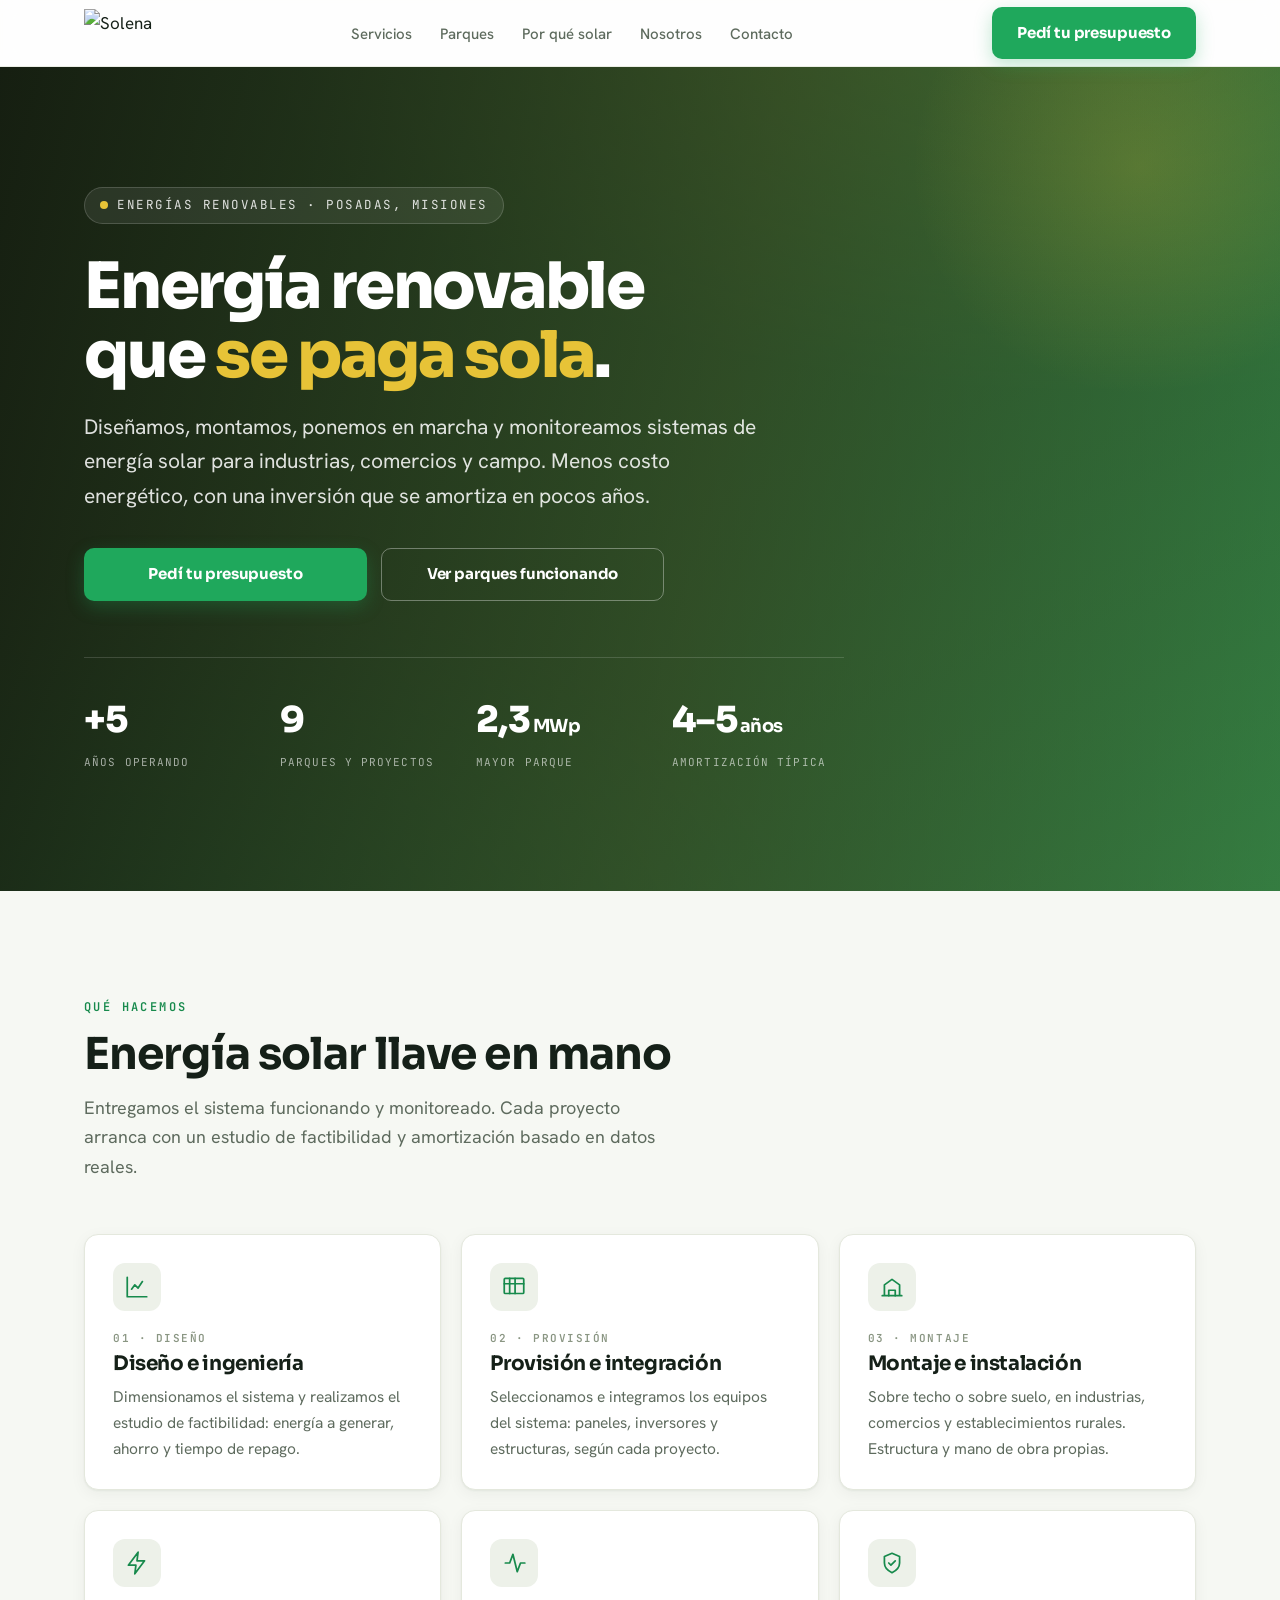
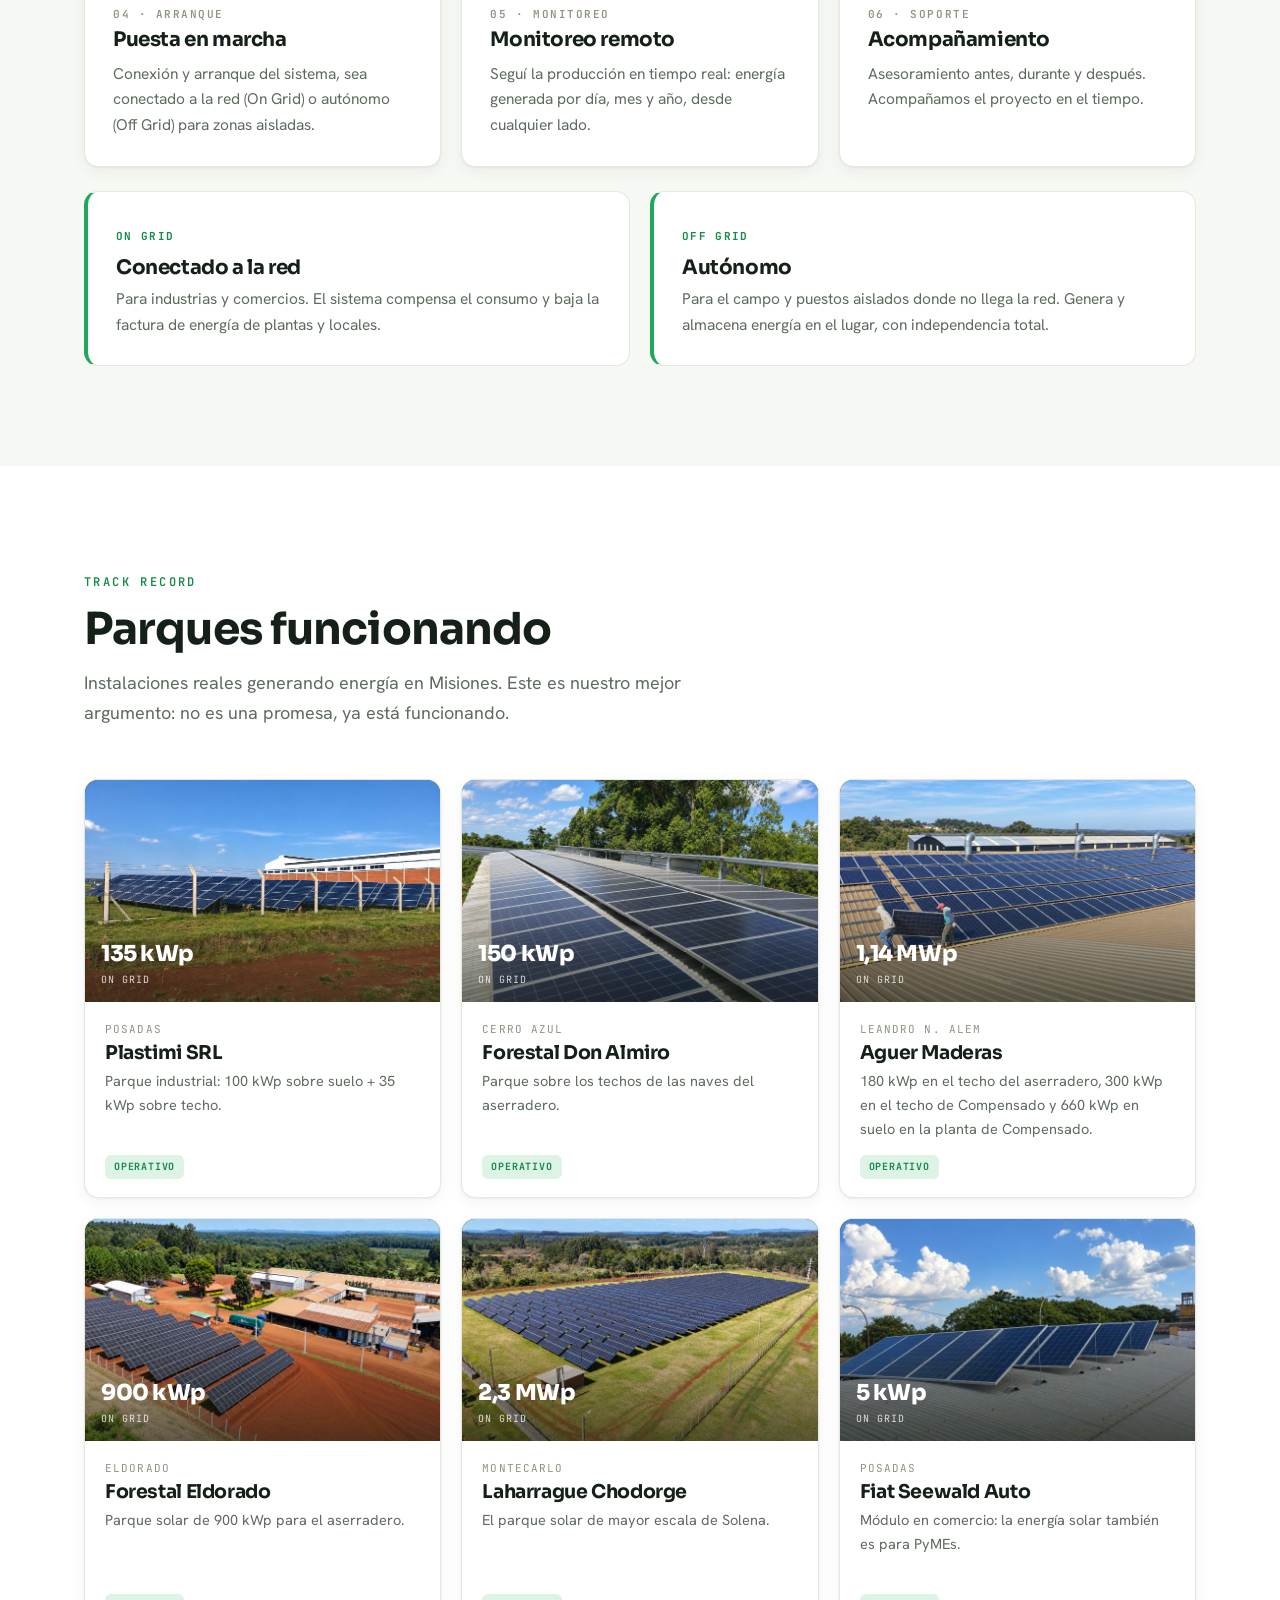
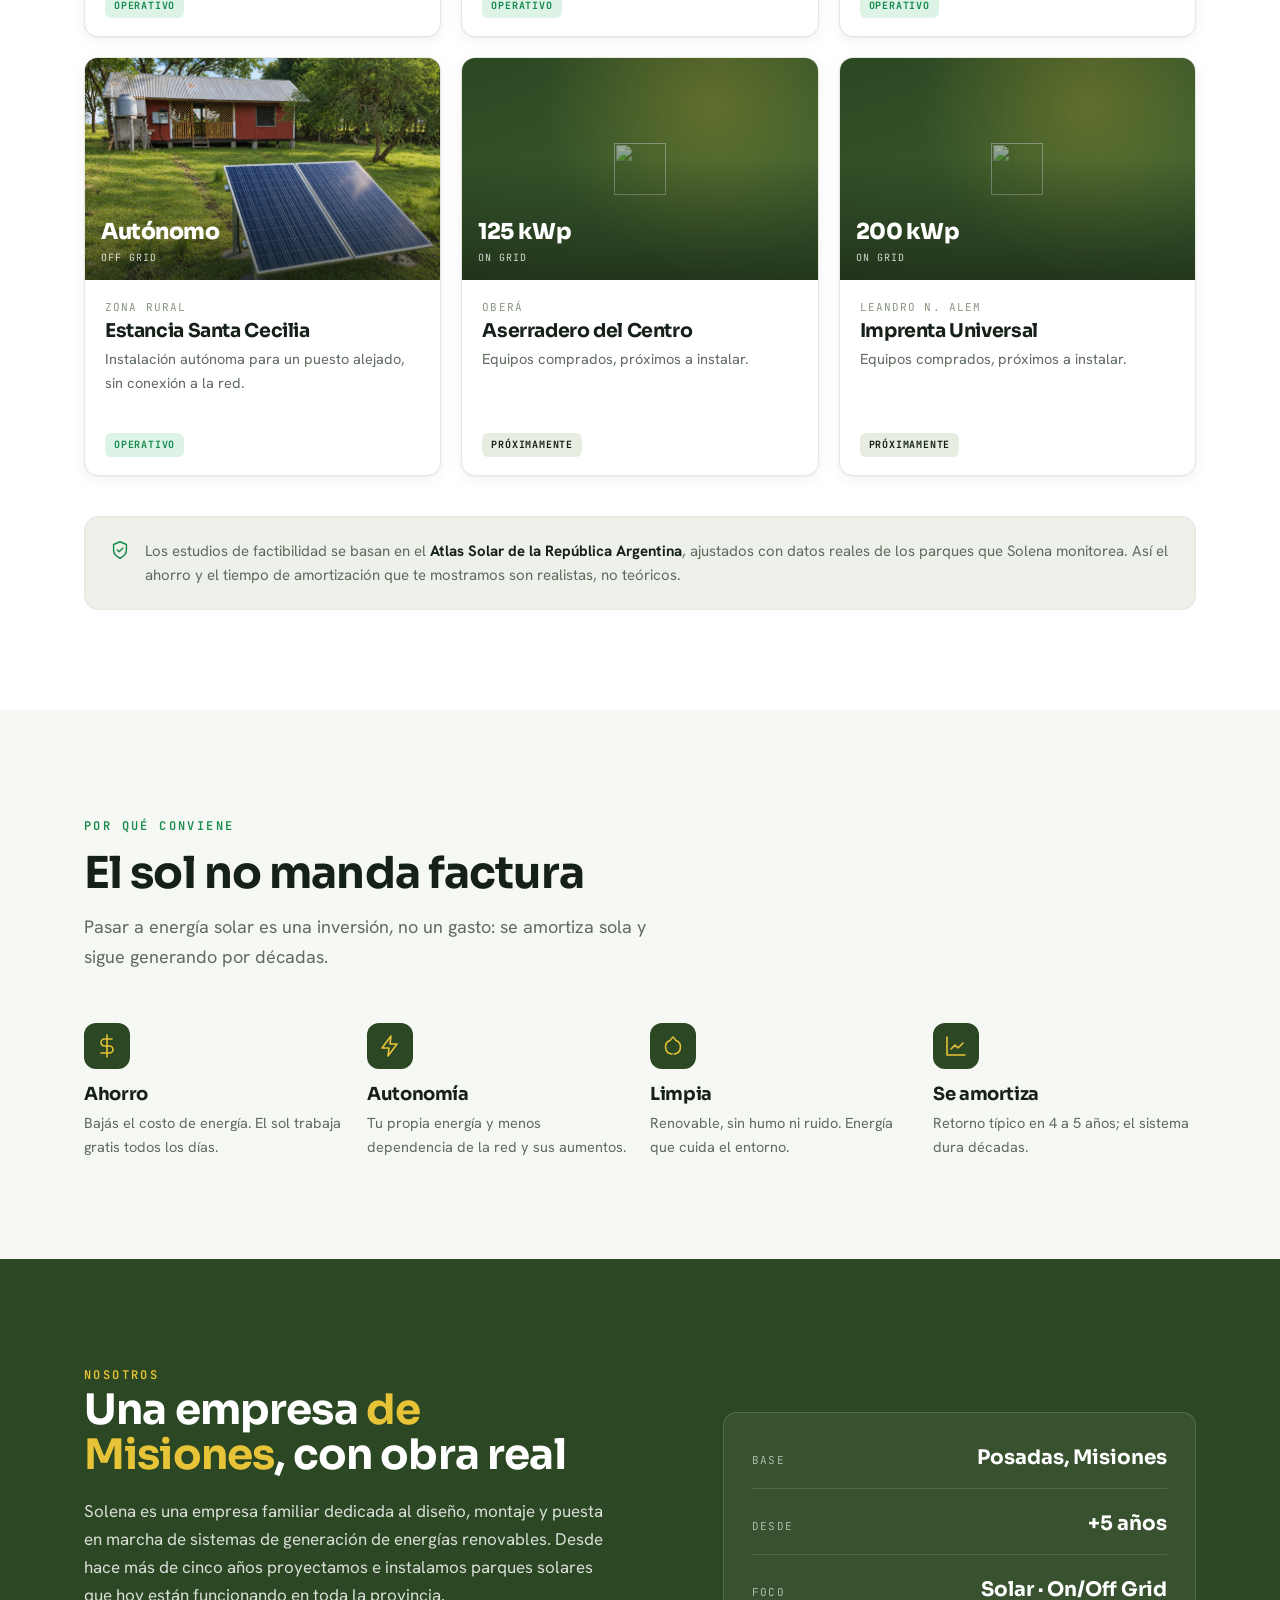
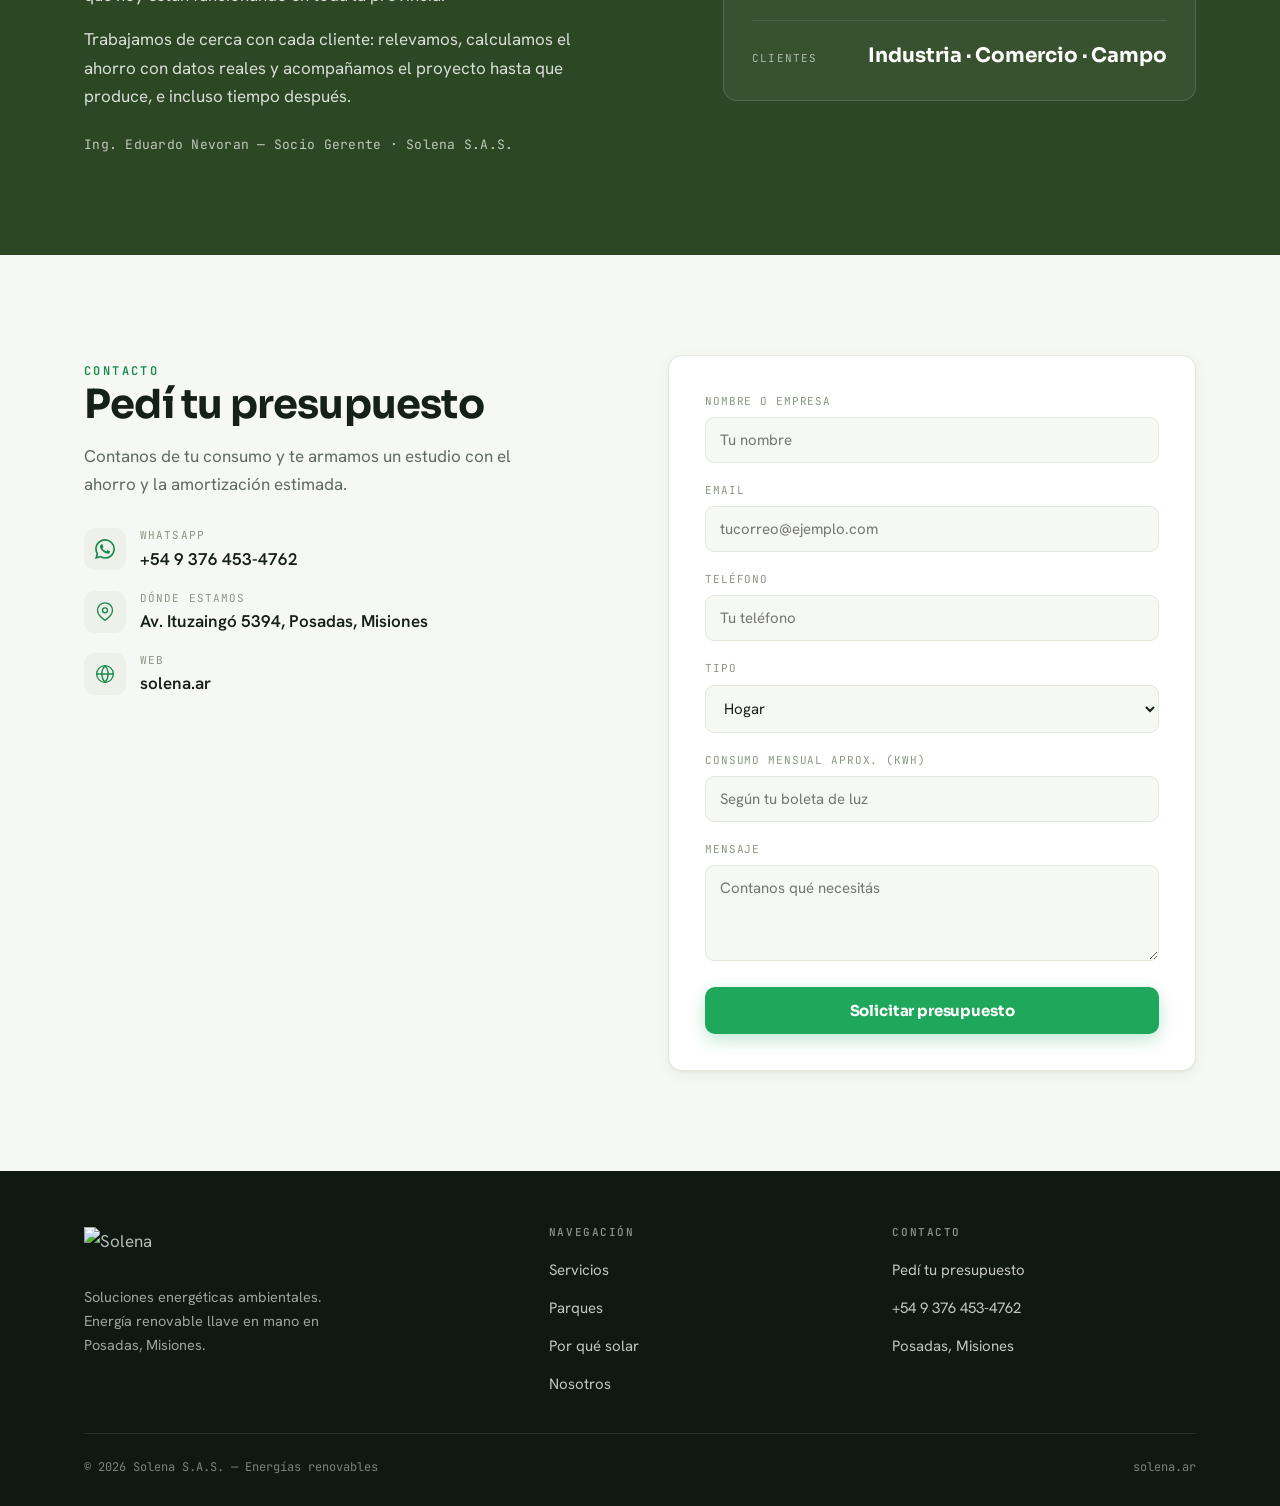
==== index.html @ 5837f680 "web v2 - 27/09/26" ====
<!DOCTYPE html>
<html lang="es">
<head>
  <meta charset="UTF-8">
  <meta name="viewport" content="width=device-width, initial-scale=1.0">
  <title>Solena — Energía renovable que se paga sola | Posadas, Misiones</title>
  <meta name="description" content="Solena diseña, monta, pone en marcha y monitorea sistemas de energía solar para industrias, comercios y campo en Misiones. Parques funcionando y amortización en pocos años.">
  <link rel="icon" type="image/svg+xml" href="assets/favicon.svg">
  <link rel="preconnect" href="https://fonts.googleapis.com">
  <link rel="preconnect" href="https://fonts.gstatic.com" crossorigin>
  <link href="https://fonts.googleapis.com/css2?family=Sora:wght@400;500;600;700;800&family=Hanken+Grotesk:wght@400;500;600;700&family=JetBrains+Mono:wght@400;500;600&display=swap" rel="stylesheet">
  <link rel="stylesheet" href="styles.css">
</head>
<body>

  <!-- ================= NAV ================= -->
  <header class="nav" id="nav">
    <div class="nav-inner">
      <a class="nav-brand" href="#inicio" aria-label="Solena — inicio">
        <img src="assets/logo-color.png" alt="Solena">
      </a>
      <nav>
        <ul class="nav-links">
          <li><a href="#servicios">Servicios</a></li>
          <li><a href="#parques">Parques</a></li>
          <li><a href="#por-que">Por qué solar</a></li>
          <li><a href="#nosotros">Nosotros</a></li>
          <li><a href="#contacto">Contacto</a></li>
        </ul>
      </nav>
      <div class="nav-cta">
        <a href="#contacto" class="btn btn-primary">Pedí tu presupuesto</a>
        <button class="nav-toggle" id="navToggle" aria-label="Abrir menú" aria-expanded="false">
          <span></span><span></span><span></span>
        </button>
      </div>
    </div>
  </header>

  <!-- ================= HERO ================= -->
  <section class="hero" id="inicio">
    <video class="hero-video" autoplay muted loop playsinline preload="metadata" poster="assets/hero-poster.jpg">
      <source src="assets/hero.mp4" type="video/mp4">
    </video>
    <div class="hero-overlay"></div>
    <div class="hero-inner">
      <span class="hero-badge"><span class="dot"></span>Energías renovables · Posadas, Misiones</span>
      <h1>Energía renovable que <em>se paga sola</em>.</h1>
      <p class="hero-lead">Diseñamos, montamos, ponemos en marcha y monitoreamos sistemas de energía solar para industrias, comercios y campo. Menos costo energético, con una inversión que se amortiza en pocos años.</p>
      <div class="hero-actions">
        <a href="#contacto" class="btn btn-primary">Pedí tu presupuesto</a>
        <a href="#parques" class="btn btn-ghost">Ver parques funcionando</a>
      </div>
      <div class="hero-stats">
        <div class="stat"><div class="num">+5</div><div class="lbl">años operando</div></div>
        <div class="stat"><div class="num">9</div><div class="lbl">parques y proyectos</div></div>
        <div class="stat"><div class="num">2,3<span> MWp</span></div><div class="lbl">mayor parque</div></div>
        <div class="stat"><div class="num">4–5<span> años</span></div><div class="lbl">amortización típica</div></div>
      </div>
    </div>
  </section>

  <!-- ================= SERVICIOS ================= -->
  <section class="section" id="servicios">
    <div class="wrap">
      <div class="section-head">
        <span class="eyebrow">Qué hacemos</span>
        <h2 class="nowrap">Energía solar llave en mano</h2>
        <p>Entregamos el sistema funcionando y monitoreado. Cada proyecto arranca con un estudio de factibilidad y amortización basado en datos reales.</p>
      </div>

      <div class="cards-3">
        <div class="card">
          <div class="ico"><svg viewBox="0 0 24 24" fill="none" stroke="currentColor" stroke-width="1.6" stroke-linecap="round" stroke-linejoin="round"><path d="M3 3v18h18"/><path d="M7 14l3-4 3 3 4-6"/></svg></div>
          <div class="step-n">01 · Diseño</div><h3>Diseño e ingeniería</h3>
          <p>Dimensionamos el sistema y realizamos el estudio de factibilidad: energía a generar, ahorro y tiempo de repago.</p>
        </div>
        <div class="card">
          <div class="ico"><svg viewBox="0 0 24 24" fill="none" stroke="currentColor" stroke-width="1.6" stroke-linecap="round" stroke-linejoin="round"><rect x="3" y="4" width="18" height="14" rx="1"/><path d="M3 9h18M8 4v14M13 4v14"/></svg></div>
          <div class="step-n">02 · Provisión</div><h3>Provisión e integración</h3>
          <p>Seleccionamos e integramos los equipos del sistema: paneles, inversores y estructuras, según cada proyecto.</p>
        </div>
        <div class="card">
          <div class="ico"><svg viewBox="0 0 24 24" fill="none" stroke="currentColor" stroke-width="1.6" stroke-linecap="round" stroke-linejoin="round"><path d="M3 20h18M5 20V10l7-5 7 5v10"/><path d="M9 20v-5h6v5"/></svg></div>
          <div class="step-n">03 · Montaje</div><h3>Montaje e instalación</h3>
          <p>Sobre techo o sobre suelo, en industrias, comercios y establecimientos rurales. Estructura y mano de obra propias.</p>
        </div>
        <div class="card">
          <div class="ico"><svg viewBox="0 0 24 24" fill="none" stroke="currentColor" stroke-width="1.6" stroke-linecap="round" stroke-linejoin="round"><path d="M13 2L4 14h7l-1 8 9-12h-7z"/></svg></div>
          <div class="step-n">04 · Arranque</div><h3>Puesta en marcha</h3>
          <p>Conexión y arranque del sistema, sea conectado a la red (On Grid) o autónomo (Off Grid) para zonas aisladas.</p>
        </div>
        <div class="card">
          <div class="ico"><svg viewBox="0 0 24 24" fill="none" stroke="currentColor" stroke-width="1.6" stroke-linecap="round" stroke-linejoin="round"><path d="M22 12h-4l-3 8-4-16-3 8H4"/></svg></div>
          <div class="step-n">05 · Monitoreo</div><h3>Monitoreo remoto</h3>
          <p>Seguí la producción en tiempo real: energía generada por día, mes y año, desde cualquier lado.</p>
        </div>
        <div class="card">
          <div class="ico"><svg viewBox="0 0 24 24" fill="none" stroke="currentColor" stroke-width="1.6" stroke-linecap="round" stroke-linejoin="round"><path d="M12 3l7 3v6c0 4-3 7-7 9-4-2-7-5-7-9V6z"/><path d="M9 12l2 2 4-4"/></svg></div>
          <div class="step-n">06 · Soporte</div><h3>Acompañamiento</h3>
          <p>Asesoramiento antes, durante y después. Acompañamos el proyecto en el tiempo.</p>
        </div>
      </div>

      <div class="modes">
        <div class="mode"><span class="tag">On Grid</span><h3>Conectado a la red</h3><p>Para industrias y comercios. El sistema compensa el consumo y baja la factura de energía de plantas y locales.</p></div>
        <div class="mode"><span class="tag">Off Grid</span><h3>Autónomo</h3><p>Para el campo y puestos aislados donde no llega la red. Genera y almacena energía en el lugar, con independencia total.</p></div>
      </div>
    </div>
  </section>

  <!-- ================= PARQUES ================= -->
  <section class="section parques" id="parques">
    <div class="wrap">
      <div class="section-head">
        <span class="eyebrow">Track record</span>
        <h2>Parques funcionando</h2>
        <p>Instalaciones reales generando energía en Misiones. Este es nuestro mejor argumento: no es una promesa, ya está funcionando.</p>
      </div>

      <div class="case-grid" id="parques-grid"></div>

      <div class="track-note">
        <span class="k" aria-hidden="true">
          <svg width="22" height="22" viewBox="0 0 24 24" fill="none" stroke="currentColor" stroke-width="1.6" stroke-linecap="round" stroke-linejoin="round"><path d="M12 3l7 3v6c0 4-3 7-7 9-4-2-7-5-7-9V6z"/><path d="M9 12l2 2 4-4"/></svg>
        </span>
        <span>Los estudios de factibilidad se basan en el <b>Atlas Solar de la República Argentina</b>, ajustados con datos reales de los parques que Solena monitorea. Así el ahorro y el tiempo de amortización que te mostramos son realistas, no teóricos.</span>
      </div>
    </div>
  </section>

  <!-- ================= POR QUÉ SOLAR ================= -->
  <section class="section" id="por-que">
    <div class="wrap">
      <div class="section-head">
        <span class="eyebrow">Por qué conviene</span>
        <h2>El sol no manda factura</h2>
        <p>Pasar a energía solar es una inversión, no un gasto: se amortiza sola y sigue generando por décadas.</p>
      </div>
      <div class="benefits">
        <div class="benefit"><div class="ico"><svg viewBox="0 0 24 24" fill="none" stroke="currentColor" stroke-width="1.6" stroke-linecap="round" stroke-linejoin="round"><path d="M12 1v22M17 5H9.5a3.5 3.5 0 000 7h5a3.5 3.5 0 010 7H6"/></svg></div><h3>Ahorro</h3><p>Bajás el costo de energía. El sol trabaja gratis todos los días.</p></div>
        <div class="benefit"><div class="ico"><svg viewBox="0 0 24 24" fill="none" stroke="currentColor" stroke-width="1.6" stroke-linecap="round" stroke-linejoin="round"><path d="M13 2L4 14h7l-1 8 9-12h-7z"/></svg></div><h3>Autonomía</h3><p>Tu propia energía y menos dependencia de la red y sus aumentos.</p></div>
        <div class="benefit"><div class="ico"><svg viewBox="0 0 24 24" fill="none" stroke="currentColor" stroke-width="1.6" stroke-linecap="round" stroke-linejoin="round"><path d="M11 20A7 7 0 019 6.5C11 4 12 3 12 3s1 1 3 3.5A7 7 0 0113 20"/></svg></div><h3>Limpia</h3><p>Renovable, sin humo ni ruido. Energía que cuida el entorno.</p></div>
        <div class="benefit"><div class="ico"><svg viewBox="0 0 24 24" fill="none" stroke="currentColor" stroke-width="1.6" stroke-linecap="round" stroke-linejoin="round"><path d="M3 3v18h18"/><path d="M19 9l-5 5-3-3-4 4"/></svg></div><h3>Se amortiza</h3><p>Retorno típico en 4 a 5 años; el sistema dura décadas.</p></div>
      </div>
    </div>
  </section>

  <!-- ================= NOSOTROS ================= -->
  <section class="section about" id="nosotros">
    <div class="wrap about-inner">
      <div>
        <span class="eyebrow" style="color:var(--yellow)">Nosotros</span>
        <h2>Una empresa <em>de Misiones</em>, con obra real</h2>
        <p>Solena es una empresa familiar dedicada al diseño, montaje y puesta en marcha de sistemas de generación de energías renovables. Desde hace más de cinco años proyectamos e instalamos parques solares que hoy están funcionando en toda la provincia.</p>
        <p>Trabajamos de cerca con cada cliente: relevamos, calculamos el ahorro con datos reales y acompañamos el proyecto hasta que produce, e incluso tiempo después.</p>
        <div class="signature">Ing. Eduardo Nevoran — Socio Gerente · Solena S.A.S.</div>
      </div>
      <div class="about-card">
        <div class="row"><span class="l">Base</span><span class="v">Posadas, Misiones</span></div>
        <div class="row"><span class="l">Desde</span><span class="v">+5 años</span></div>
        <div class="row"><span class="l">Foco</span><span class="v">Solar · On/Off Grid</span></div>
        <div class="row"><span class="l">Clientes</span><span class="v">Industria · Comercio · Campo</span></div>
      </div>
    </div>
  </section>

  <!-- ================= CONTACTO ================= -->
  <section class="section" id="contacto">
    <div class="wrap contact-inner">
      <div class="contact-info">
        <span class="eyebrow">Contacto</span>
        <h2>Pedí tu presupuesto</h2>
        <p>Contanos de tu consumo y te armamos un estudio con el ahorro y la amortización estimada.</p>
        <ul class="contact-list">
          <li><span class="ic"><svg viewBox="0 0 24 24" fill="currentColor" aria-hidden="true"><path d="M17.472 14.382c-.297-.149-1.758-.867-2.03-.967-.273-.099-.471-.148-.67.15-.197.297-.767.966-.94 1.164-.173.199-.347.223-.644.075-.297-.149-1.255-.463-2.39-1.475-.883-.788-1.48-1.761-1.653-2.059-.173-.297-.018-.458.13-.606.134-.133.298-.347.446-.52.149-.174.198-.298.298-.497.099-.198.05-.371-.025-.52-.075-.149-.669-1.612-.916-2.207-.242-.579-.487-.5-.669-.51-.173-.008-.371-.01-.57-.01-.198 0-.52.074-.792.372-.272.297-1.04 1.016-1.04 2.479 0 1.462 1.065 2.875 1.213 3.074.149.198 2.096 3.2 5.077 4.487.709.306 1.262.489 1.694.625.712.227 1.36.195 1.872.118.571-.085 1.758-.719 2.006-1.413.248-.694.248-1.289.173-1.413-.074-.124-.272-.198-.57-.347m-5.421 7.403h-.004a9.87 9.87 0 01-5.031-1.378l-.361-.214-3.741.982.998-3.648-.235-.374a9.86 9.86 0 01-1.51-5.26c.001-5.45 4.436-9.884 9.888-9.884 2.64 0 5.122 1.03 6.988 2.898a9.825 9.825 0 012.893 6.994c-.003 5.45-4.437 9.884-9.885 9.884m8.413-18.297A11.815 11.815 0 0012.05 0C5.495 0 .16 5.335.157 11.892c0 2.096.547 4.142 1.588 5.945L.057 24l6.305-1.654a11.882 11.882 0 005.683 1.448h.005c6.554 0 11.89-5.335 11.893-11.893a11.821 11.821 0 00-3.48-8.413z"/></svg></span><div><div class="t">WhatsApp</div><div class="v">+54 9 376 453-4762</div></div></li>
          <li><span class="ic"><svg viewBox="0 0 24 24" fill="none" stroke="currentColor" stroke-width="1.6" stroke-linecap="round" stroke-linejoin="round"><path d="M21 10c0 6-9 12-9 12s-9-6-9-12a9 9 0 0118 0z"/><circle cx="12" cy="10" r="3"/></svg></span><div><div class="t">Dónde estamos</div><div class="v">Av. Ituzaingó 5394, Posadas, Misiones</div></div></li>
          <li><span class="ic"><svg viewBox="0 0 24 24" fill="none" stroke="currentColor" stroke-width="1.6" stroke-linecap="round" stroke-linejoin="round"><circle cx="12" cy="12" r="10"/><path d="M2 12h20M12 2a15 15 0 010 20 15 15 0 010-20z"/></svg></span><div><div class="t">Web</div><div class="v">solena.ar</div></div></li>
        </ul>
      </div>
      <form class="form" onsubmit="return false">
        <div class="field"><label for="nombre">Nombre o empresa</label><input id="nombre" type="text" placeholder="Tu nombre"></div>
        <div class="field"><label for="email">Email</label><input id="email" type="email" placeholder="tucorreo@ejemplo.com"></div>
        <div class="field"><label for="telefono">Teléfono</label><input id="telefono" type="tel" placeholder="Tu teléfono"></div>
        <div class="field"><label for="tipo">Tipo</label>
          <select id="tipo"><option>Hogar</option><option>Comercio</option><option>Industria</option><option>Campo / rural</option></select>
        </div>
        <div class="field"><label for="consumo">Consumo mensual aprox. (kWh)</label><input id="consumo" type="text" placeholder="Según tu boleta de luz"></div>
        <div class="field"><label for="msg">Mensaje</label><textarea id="msg" placeholder="Contanos qué necesitás"></textarea></div>
        <button type="submit" class="btn btn-primary" style="width:100%;justify-content:center">Solicitar presupuesto</button>
      </form>
    </div>
  </section>

  <!-- ================= FOOTER ================= -->
  <footer class="footer">
    <div class="footer-inner">
      <div class="footer-top">
        <div class="footer-brand">
          <img src="assets/logo-white.png" alt="Solena">
          <p>Soluciones energéticas ambientales. Energía renovable llave en mano en Posadas, Misiones.</p>
        </div>
        <div class="footer-col">
          <h4>Navegación</h4>
          <ul>
            <li><a href="#servicios">Servicios</a></li>
            <li><a href="#parques">Parques</a></li>
            <li><a href="#por-que">Por qué solar</a></li>
            <li><a href="#nosotros">Nosotros</a></li>
          </ul>
        </div>
        <div class="footer-col">
          <h4>Contacto</h4>
          <ul>
            <li><a href="#contacto">Pedí tu presupuesto</a></li>
            <li><a href="#contacto">+54 9 376 453-4762</a></li>
            <li><a href="#contacto">Posadas, Misiones</a></li>
          </ul>
        </div>
      </div>
      <div class="footer-bottom">
        <span>© 2026 Solena S.A.S. — Energías renovables</span>
        <span>solena.ar</span>
      </div>
    </div>
  </footer>

  <script src="script.js"></script>
</body>
</html>
---- styles.css ----
/* ============================================================
   SOLENA — Sitio web
   Hoja de estilos principal
   Marca: verde #406633 · verde vivo #1FA85C · amarillo #E7C337
   Tipografía: Sora (títulos) · Hanken Grotesk (texto) · JetBrains Mono (datos)
   ============================================================ */

/* -------- Tokens -------- */
:root{
  --green:#406633;
  --green-deep:#2C4723;
  --live:#1FA85C;
  --live-dark:#178A4C;
  --yellow:#E7C337;
  --yellow-dark:#9C7A08;

  --ink:#152018;
  --muted:#5E6B5E;
  --faint:#8A9683;
  --ground:#F6F8F3;
  --surface:#FFFFFF;
  --surface-2:#EDF1E9;
  --border:#E4E8DD;
  --hair:#EBEEE5;

  --f-disp:'Sora', system-ui, sans-serif;
  --f-body:'Hanken Grotesk', system-ui, sans-serif;
  --f-mono:'JetBrains Mono', ui-monospace, monospace;

  --maxw:1160px;
  --radius:14px;
  --shadow:0 1px 2px rgba(21,32,24,.05), 0 12px 40px rgba(21,32,24,.07);
  --shadow-sm:0 1px 2px rgba(21,32,24,.05), 0 4px 16px rgba(21,32,24,.05);
}

/* -------- Reset -------- */
*,*::before,*::after{margin:0;padding:0;box-sizing:border-box}
html{scroll-behavior:smooth}
body{
  font-family:var(--f-body);
  background:var(--ground);
  color:var(--ink);
  line-height:1.65;
  font-size:17px;
  -webkit-font-smoothing:antialiased;
}
img,svg{display:block;max-width:100%}
a{color:inherit;text-decoration:none}
h1,h2,h3,h4{font-family:var(--f-disp);letter-spacing:-.02em;line-height:1.08;text-wrap:balance}
.mono{font-family:var(--f-mono)}

/* -------- Utilidades -------- */
.wrap{max-width:var(--maxw);margin:0 auto;padding-inline:24px}
.eyebrow{
  font-family:var(--f-mono);font-size:12px;font-weight:600;
  letter-spacing:.2em;text-transform:uppercase;color:var(--live-dark);
}
.section{padding-block:clamp(56px,8vw,100px)}
.section-head{max-width:60ch;margin-bottom:clamp(32px,5vw,52px)}
.section-head h2{font-size:clamp(28px,4.4vw,44px);font-weight:700;margin:12px 0 14px}
.section-head p{color:var(--muted);font-size:18px}
.section-head h2.nowrap{white-space:nowrap}
@media (max-width:560px){.section-head h2.nowrap{white-space:normal}}
.center{text-align:center;margin-inline:auto}

.btn{
  display:inline-flex;align-items:center;gap:8px;
  font-family:var(--f-disp);font-weight:700;font-size:15px;letter-spacing:-.01em;
  padding:13px 24px;border-radius:10px;border:1.5px solid transparent;cursor:pointer;
  transition:transform .15s ease, background .15s ease, box-shadow .15s ease;
}
.btn:hover{transform:translateY(-2px)}
.btn-primary{background:var(--live);color:#fff;box-shadow:0 6px 18px rgba(31,168,92,.28)}
.btn-primary:hover{background:#1a9652}
.btn-outline{background:transparent;color:var(--green);border-color:var(--border)}
.btn-outline:hover{border-color:var(--green);background:var(--surface)}
.btn-ghost{background:transparent;color:#fff;border-color:rgba(255,255,255,.35)}
.btn-ghost:hover{background:rgba(255,255,255,.1)}

/* ============================================================
   HEADER / NAV
   ============================================================ */
.nav{
  position:sticky;top:0;z-index:100;
  background:rgba(255,255,255,.85);backdrop-filter:blur(10px);
  border-bottom:1px solid var(--hair);
}
.nav-inner{
  max-width:var(--maxw);margin:0 auto;padding:0 24px;height:66px;
  display:flex;align-items:center;justify-content:space-between;gap:24px;
}
.nav-brand{display:flex;align-items:center;height:100%}
.nav-brand img{height:48px;width:auto}
.nav-links{display:flex;align-items:center;gap:28px;list-style:none}
.nav-links a{
  font-size:15px;font-weight:500;color:var(--muted);
  transition:color .15s;position:relative;
}
.nav-links a:hover{color:var(--green)}
.nav-cta{display:flex;align-items:center;gap:14px}
.nav-toggle{display:none;background:none;border:none;cursor:pointer;padding:6px}
.nav-toggle span{display:block;width:24px;height:2px;background:var(--ink);margin:5px 0;border-radius:2px;transition:.2s}

/* ============================================================
   HERO
   ============================================================ */
.hero{
  position:relative;overflow:hidden;color:#fff;
  background:
    radial-gradient(120% 90% at 85% -10%, rgba(231,195,55,.22), transparent 55%),
    radial-gradient(90% 80% at 10% 110%, rgba(31,168,92,.28), transparent 60%),
    linear-gradient(160deg, var(--green-deep), var(--green));
  padding-block:clamp(64px,10vw,120px);
}
/* rayos de sol decorativos */
.hero::before{
  content:"";position:absolute;top:-160px;right:-120px;width:520px;height:520px;
  background:radial-gradient(circle, rgba(231,195,55,.18), transparent 62%);
  pointer-events:none;
}
/* video de fondo */
.hero-video{position:absolute;inset:0;width:100%;height:100%;object-fit:cover;z-index:0}
.hero-overlay{position:absolute;inset:0;z-index:1;
  background:linear-gradient(100deg, rgba(18,24,14,.86) 0%, rgba(44,71,35,.66) 55%, rgba(31,168,92,.34) 100%);}
.hero::before{z-index:2}
.hero-inner{max-width:var(--maxw);margin:0 auto;padding-inline:24px;position:relative;z-index:3}
.hero-badge{
  display:inline-flex;align-items:center;gap:9px;
  font-family:var(--f-mono);font-size:12.5px;letter-spacing:.12em;text-transform:uppercase;
  color:rgba(255,255,255,.85);background:rgba(255,255,255,.08);
  border:1px solid rgba(255,255,255,.16);border-radius:100px;padding:7px 15px;margin-bottom:28px;
}
.hero-badge .dot{width:8px;height:8px;border-radius:50%;background:var(--yellow)}
.hero h1{
  font-size:clamp(34px,6vw,64px);font-weight:800;letter-spacing:-.035em;
  max-width:16ch;margin-bottom:20px;
}
.hero h1 em{font-style:normal;color:var(--yellow)}
.hero-lead{font-size:clamp(17px,2.2vw,21px);color:rgba(255,255,255,.86);max-width:56ch;margin-bottom:34px}
.hero-actions{display:flex;flex-wrap:wrap;gap:14px;margin-bottom:56px;max-width:580px}
.hero-actions .btn{flex:1 1 240px;justify-content:center;white-space:nowrap}
.hero-stats{
  display:grid;grid-template-columns:repeat(4,1fr);gap:24px;
  border-top:1px solid rgba(255,255,255,.15);padding-top:32px;max-width:760px;
}
.stat .num{font-family:var(--f-disp);font-weight:800;font-size:clamp(26px,3.4vw,36px);letter-spacing:-.02em}
.stat .num span{font-size:.5em;font-weight:700}
.stat .lbl{font-family:var(--f-mono);font-size:11px;letter-spacing:.1em;text-transform:uppercase;color:rgba(255,255,255,.6);margin-top:4px}

/* ============================================================
   SERVICIOS
   ============================================================ */
.flow{
  display:flex;flex-wrap:wrap;gap:8px;align-items:center;
  margin-bottom:clamp(32px,5vw,48px);
}
.flow .step{
  font-family:var(--f-mono);font-size:12px;letter-spacing:.04em;font-weight:600;
  background:var(--surface-2);border:1px solid var(--border);color:var(--green);
  padding:8px 14px;border-radius:8px;min-width:160px;text-align:center;
}
.flow .arrow{color:var(--faint)}
.cards-3{display:grid;grid-template-columns:repeat(3,1fr);gap:20px}
.card{
  background:var(--surface);border:1px solid var(--border);border-radius:var(--radius);
  padding:28px;box-shadow:var(--shadow-sm);
}
.card .ico{
  width:48px;height:48px;border-radius:12px;display:grid;place-items:center;
  background:var(--surface-2);color:var(--live-dark);margin-bottom:18px;
}
.card .ico svg{width:26px;height:26px}
.card .step-n{font-family:var(--f-mono);font-size:11px;letter-spacing:.14em;text-transform:uppercase;color:var(--faint);font-weight:600}
.card h3{font-size:20px;font-weight:700;margin:6px 0 10px}
.card p{color:var(--muted);font-size:15.5px}

.modes{display:grid;grid-template-columns:1fr 1fr;gap:20px;margin-top:24px}
.mode{
  border:1px solid var(--border);border-radius:var(--radius);padding:28px;background:var(--surface);
  border-left:4px solid var(--live);
}
.mode h3{font-size:20px;font-weight:700;margin-bottom:8px}
.mode p{color:var(--muted);font-size:15.5px}
.mode .tag{
  display:inline-block;font-family:var(--f-mono);font-size:11px;letter-spacing:.12em;text-transform:uppercase;
  color:var(--live-dark);font-weight:700;margin-bottom:12px;
}

/* ============================================================
   PARQUES / CASOS
   ============================================================ */
.parques{background:var(--surface)}
.case-grid{display:grid;grid-template-columns:repeat(3,1fr);gap:20px;margin-bottom:40px;grid-auto-rows:1fr}
.case{
  border:1px solid var(--border);border-radius:var(--radius);overflow:hidden;background:var(--surface);
  box-shadow:var(--shadow-sm);transition:transform .18s ease, box-shadow .18s ease;
  display:flex;flex-direction:column;height:100%;
}
.case:hover{transform:translateY(-4px);box-shadow:var(--shadow)}
/* slot de foto (reemplazar por foto real) */
.case .photo{
  aspect-ratio:16/10;position:relative;display:grid;place-items:center;
  background:
    radial-gradient(circle at 70% 20%, rgba(231,195,55,.25), transparent 55%),
    linear-gradient(160deg, var(--green-deep), var(--green));
  overflow:hidden;
}
.case .photo img.sun{width:52px;height:52px;opacity:.5}
.case .photo .kw{
  position:absolute;left:16px;bottom:14px;color:#fff;
  font-family:var(--f-disp);font-weight:800;font-size:22px;letter-spacing:-.02em;
}
.case .photo .kw small{display:block;font-family:var(--f-mono);font-weight:400;font-size:10px;letter-spacing:.1em;text-transform:uppercase;opacity:.8}
.case .info{padding:18px 20px;display:flex;flex-direction:column;flex:1}
.case .info .loc{font-family:var(--f-mono);font-size:11px;letter-spacing:.1em;text-transform:uppercase;color:var(--faint)}
.case .info h3{font-size:19px;font-weight:700;margin:4px 0 6px}
.case .info p{color:var(--muted);font-size:14.5px;margin-bottom:14px}
.badge-state{
  display:inline-block;font-family:var(--f-mono);font-size:10px;letter-spacing:.08em;text-transform:uppercase;
  font-weight:700;padding:4px 9px;border-radius:6px;margin-top:auto;align-self:flex-start;
}
.badge-op{background:#DCF3E6;color:var(--live-dark)}
.badge-design{background:#FBEFC0;color:var(--yellow-dark)}
.badge-soon{background:#E7EDE1;color:var(--green-txt)}

/* portada de foto real + contador de galería */
.case .photo img.cover{position:absolute;inset:0;width:100%;height:100%;object-fit:cover;z-index:0}
.case .photo::after{content:"";position:absolute;inset:0;z-index:1;background:linear-gradient(to top, rgba(18,24,14,.6), transparent 55%);pointer-events:none}
.case .photo .kw{z-index:2}
.case .count{position:absolute;top:12px;right:12px;z-index:2;display:flex;align-items:center;gap:5px;
  background:rgba(18,24,14,.6);color:#fff;font-family:var(--f-mono);font-size:11px;padding:4px 9px;border-radius:100px}
.case.has-photos{cursor:pointer}
.case.has-photos:focus-visible{outline:3px solid var(--live);outline-offset:2px}

/* lightbox / visor de galería */
.lb{position:fixed;inset:0;z-index:1000;background:rgba(10,14,10,.94);display:none;align-items:center;justify-content:center;gap:8px;padding:20px}
.lb.open{display:flex}
.lb-stage{margin:0;display:flex;flex-direction:column;align-items:center;gap:14px;max-width:92vw}
.lb-stage img{max-width:min(1100px,90vw);max-height:80vh;width:auto;height:auto;border-radius:8px;box-shadow:0 20px 60px rgba(0,0,0,.5)}
.lb-stage figcaption{font-family:var(--f-mono);font-size:12px;letter-spacing:.06em;color:rgba(255,255,255,.8)}
.lb-nav,.lb-close{background:rgba(255,255,255,.12);border:1px solid rgba(255,255,255,.2);color:#fff;cursor:pointer;border-radius:100px}
.lb-nav{width:52px;height:52px;font-size:30px;line-height:1;flex:0 0 auto}
.lb-nav:hover,.lb-close:hover{background:rgba(255,255,255,.22)}
.lb-close{position:absolute;top:18px;right:20px;width:44px;height:44px;font-size:26px;line-height:1}
@media (max-width:640px){
  .lb-nav{position:absolute;top:50%;transform:translateY(-50%);width:44px;height:44px;font-size:26px}
  .lb-prev{left:10px}.lb-next{right:10px}
}

.track-note{
  display:flex;gap:14px;align-items:flex-start;
  background:var(--surface-2);border:1px solid var(--border);border-radius:var(--radius);
  padding:22px 24px;font-size:15px;color:var(--muted);line-height:1.6;
}
.track-note b{color:var(--ink)}
.track-note .k{flex:0 0 auto;color:var(--live-dark)}

/* ============================================================
   POR QUÉ SOLAR (beneficios)
   ============================================================ */
.benefits{display:grid;grid-template-columns:repeat(4,1fr);gap:20px}
.benefit .ico{
  width:46px;height:46px;border-radius:12px;display:grid;place-items:center;
  background:var(--green-deep);color:var(--yellow);margin-bottom:16px;
}
.benefit .ico svg{width:24px;height:24px}
.benefit h3{font-size:18px;font-weight:700;margin-bottom:6px}
.benefit p{color:var(--muted);font-size:14.5px}

/* ============================================================
   NOSOTROS
   ============================================================ */
.about{background:var(--green-deep);color:#fff}
.about-inner{display:grid;grid-template-columns:1.2fr 1fr;gap:clamp(32px,6vw,72px);align-items:center}
.about h2{font-size:clamp(28px,4.2vw,42px);font-weight:700;margin-bottom:20px}
.about h2 em{font-style:normal;color:var(--yellow)}
.about p{color:rgba(255,255,255,.82);font-size:17px;margin-bottom:16px;max-width:52ch}
.about .signature{font-family:var(--f-mono);font-size:13px;color:rgba(255,255,255,.7);margin-top:24px;letter-spacing:.02em}
.about-card{
  background:rgba(255,255,255,.06);border:1px solid rgba(255,255,255,.14);border-radius:var(--radius);
  padding:28px;display:flex;flex-direction:column;gap:18px;
}
.about-card .row{display:flex;justify-content:space-between;align-items:baseline;border-bottom:1px solid rgba(255,255,255,.12);padding-bottom:14px}
.about-card .row:last-child{border-bottom:none;padding-bottom:0}
.about-card .row .v{font-family:var(--f-disp);font-weight:700;font-size:20px}
.about-card .row .l{font-family:var(--f-mono);font-size:11px;letter-spacing:.1em;text-transform:uppercase;color:rgba(255,255,255,.6)}

/* ============================================================
   CONTACTO
   ============================================================ */
.contact-inner{display:grid;grid-template-columns:1fr 1fr;gap:clamp(28px,5vw,56px)}
.contact-info h2{font-size:clamp(26px,3.8vw,40px);font-weight:700;margin-bottom:16px}
.contact-info p{color:var(--muted);font-size:17px;margin-bottom:28px;max-width:44ch}
.contact-list{list-style:none;display:flex;flex-direction:column;gap:16px}
.contact-list li{display:flex;gap:14px;align-items:center}
.contact-list .ic{width:42px;height:42px;border-radius:11px;background:var(--surface-2);color:var(--live-dark);display:grid;place-items:center;flex:0 0 auto}
.contact-list .ic svg{width:20px;height:20px}
.contact-list .t{font-family:var(--f-mono);font-size:11px;letter-spacing:.1em;text-transform:uppercase;color:var(--faint)}
.contact-list .v{font-weight:600}
.form{
  background:var(--surface);border:1px solid var(--border);border-radius:var(--radius);
  padding:clamp(24px,4vw,36px);box-shadow:var(--shadow-sm);
}
.field{margin-bottom:18px}
.field label{display:block;font-family:var(--f-mono);font-size:11px;letter-spacing:.08em;text-transform:uppercase;color:var(--faint);margin-bottom:7px}
.field input,.field select,.field textarea{
  width:100%;font-family:var(--f-body);font-size:15px;color:var(--ink);
  background:var(--ground);border:1px solid var(--border);border-radius:9px;padding:12px 14px;
  transition:border-color .15s, box-shadow .15s;
}
.field input:focus,.field select:focus,.field textarea:focus{
  outline:none;border-color:var(--live);box-shadow:0 0 0 3px rgba(31,168,92,.15);
}
.field textarea{resize:vertical;min-height:96px}

/* ============================================================
   FOOTER
   ============================================================ */
.footer{background:#101911;color:rgba(255,255,255,.7)}
.footer-inner{max-width:var(--maxw);margin:0 auto;padding:56px 24px 28px}
.footer-top{display:grid;grid-template-columns:1.4fr 1fr 1fr;gap:40px;padding-bottom:36px;border-bottom:1px solid rgba(255,255,255,.1)}
.footer-brand img{height:42px;margin-bottom:16px}
.footer-brand p{font-size:14.5px;max-width:34ch;color:rgba(255,255,255,.6)}
.footer-col h4{font-family:var(--f-mono);font-size:11px;letter-spacing:.14em;text-transform:uppercase;color:rgba(255,255,255,.5);margin-bottom:16px;font-weight:600}
.footer-col ul{list-style:none;display:flex;flex-direction:column;gap:10px}
.footer-col a{font-size:15px;color:rgba(255,255,255,.75)}
.footer-col a:hover{color:var(--yellow)}
.footer-bottom{display:flex;justify-content:space-between;flex-wrap:wrap;gap:12px;padding-top:24px;font-family:var(--f-mono);font-size:12px;color:rgba(255,255,255,.45)}

/* ============================================================
   RESPONSIVE
   ============================================================ */
@media (max-width:900px){
  .cards-3,.benefits{grid-template-columns:1fr 1fr}
  .case-grid{grid-template-columns:1fr 1fr}
  .about-inner,.contact-inner{grid-template-columns:1fr}
  .footer-top{grid-template-columns:1fr 1fr}
  .hero-stats{grid-template-columns:1fr 1fr;gap:20px 24px}
}
@media (max-width:640px){
  .nav-links,.nav-cta .btn{display:none}
  .nav-toggle{display:block}
  .nav.open .nav-links{
    display:flex;position:absolute;top:66px;left:0;right:0;flex-direction:column;
    gap:0;background:var(--surface);border-bottom:1px solid var(--border);padding:8px 0;
  }
  .nav.open .nav-links li{padding:0}
  .nav.open .nav-links a{display:block;padding:14px 24px}
  .cards-3,.benefits,.case-grid,.modes{grid-template-columns:1fr}
  .case-grid{grid-auto-rows:auto}
  .hero-stats{grid-template-columns:1fr 1fr}
  .footer-top{grid-template-columns:1fr}
}
@media (prefers-reduced-motion:reduce){*{scroll-behavior:auto;transition:none!important}.hero-video{display:none}}
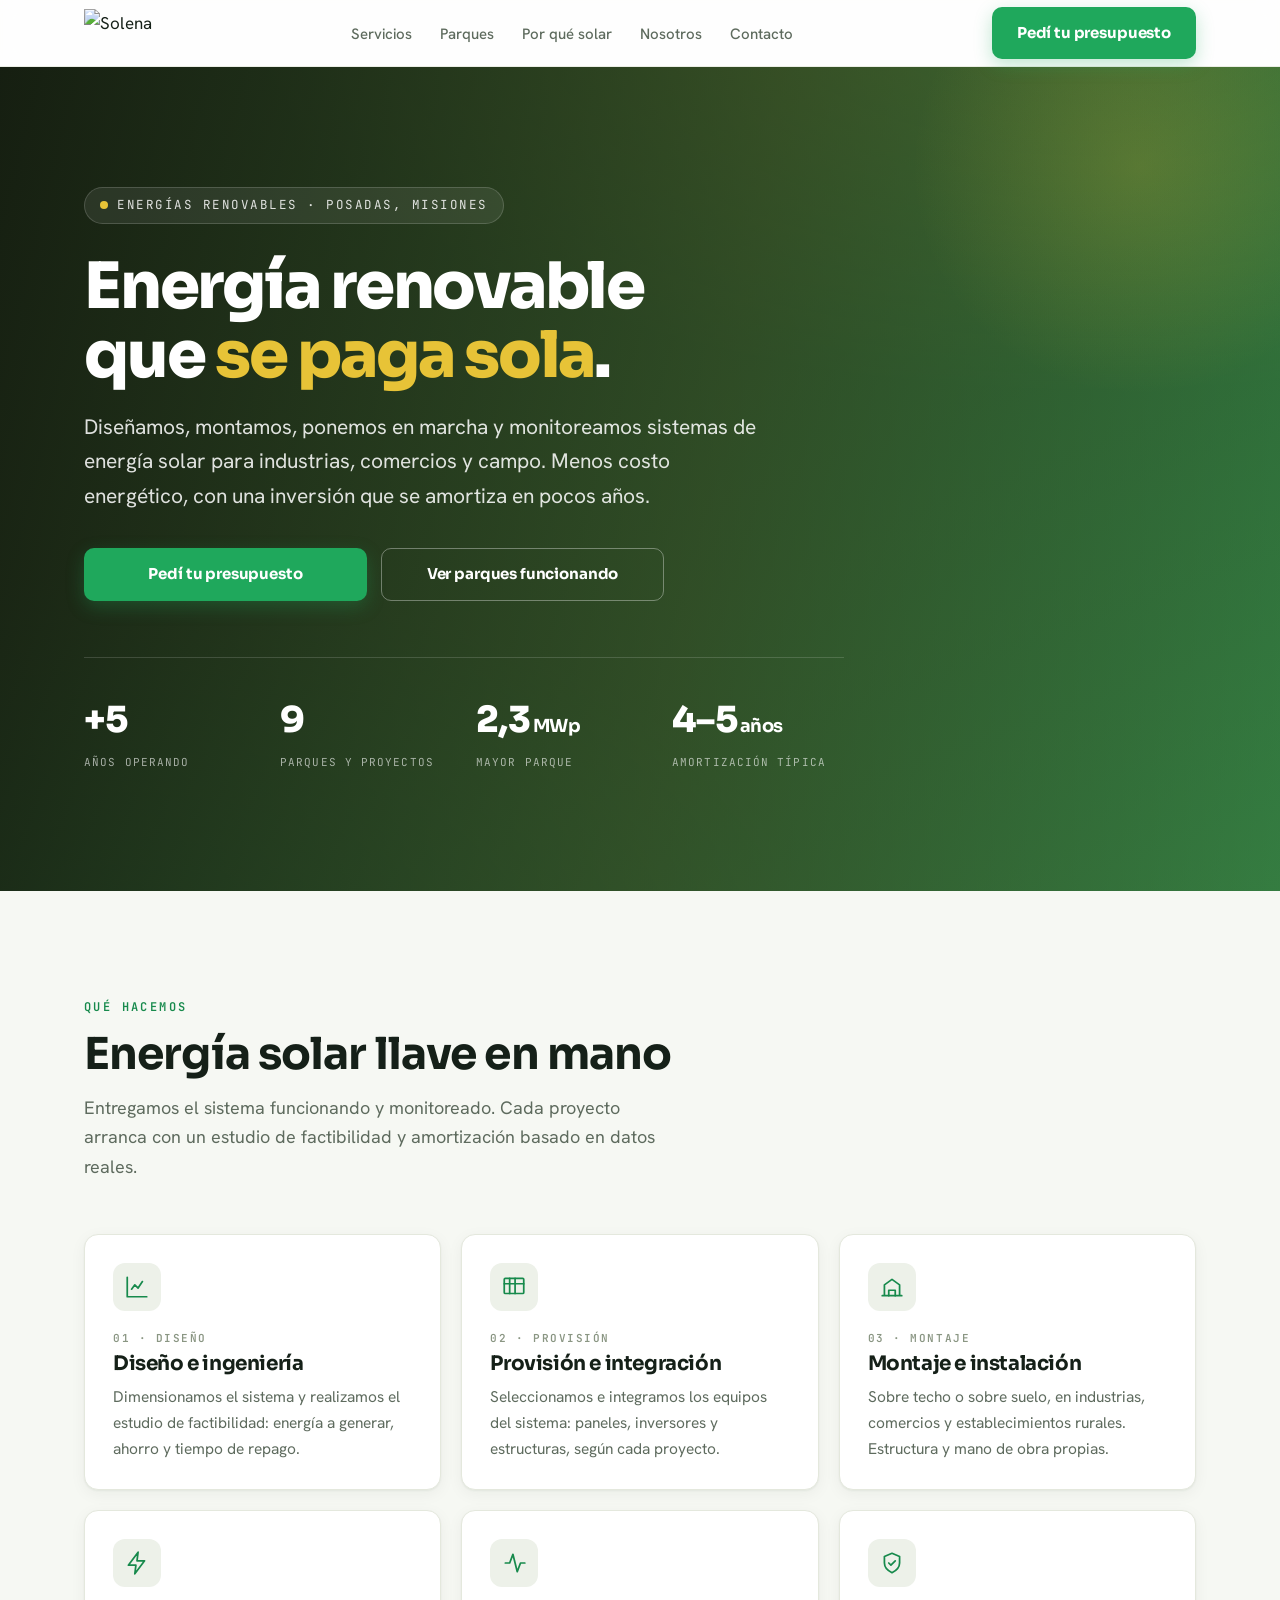
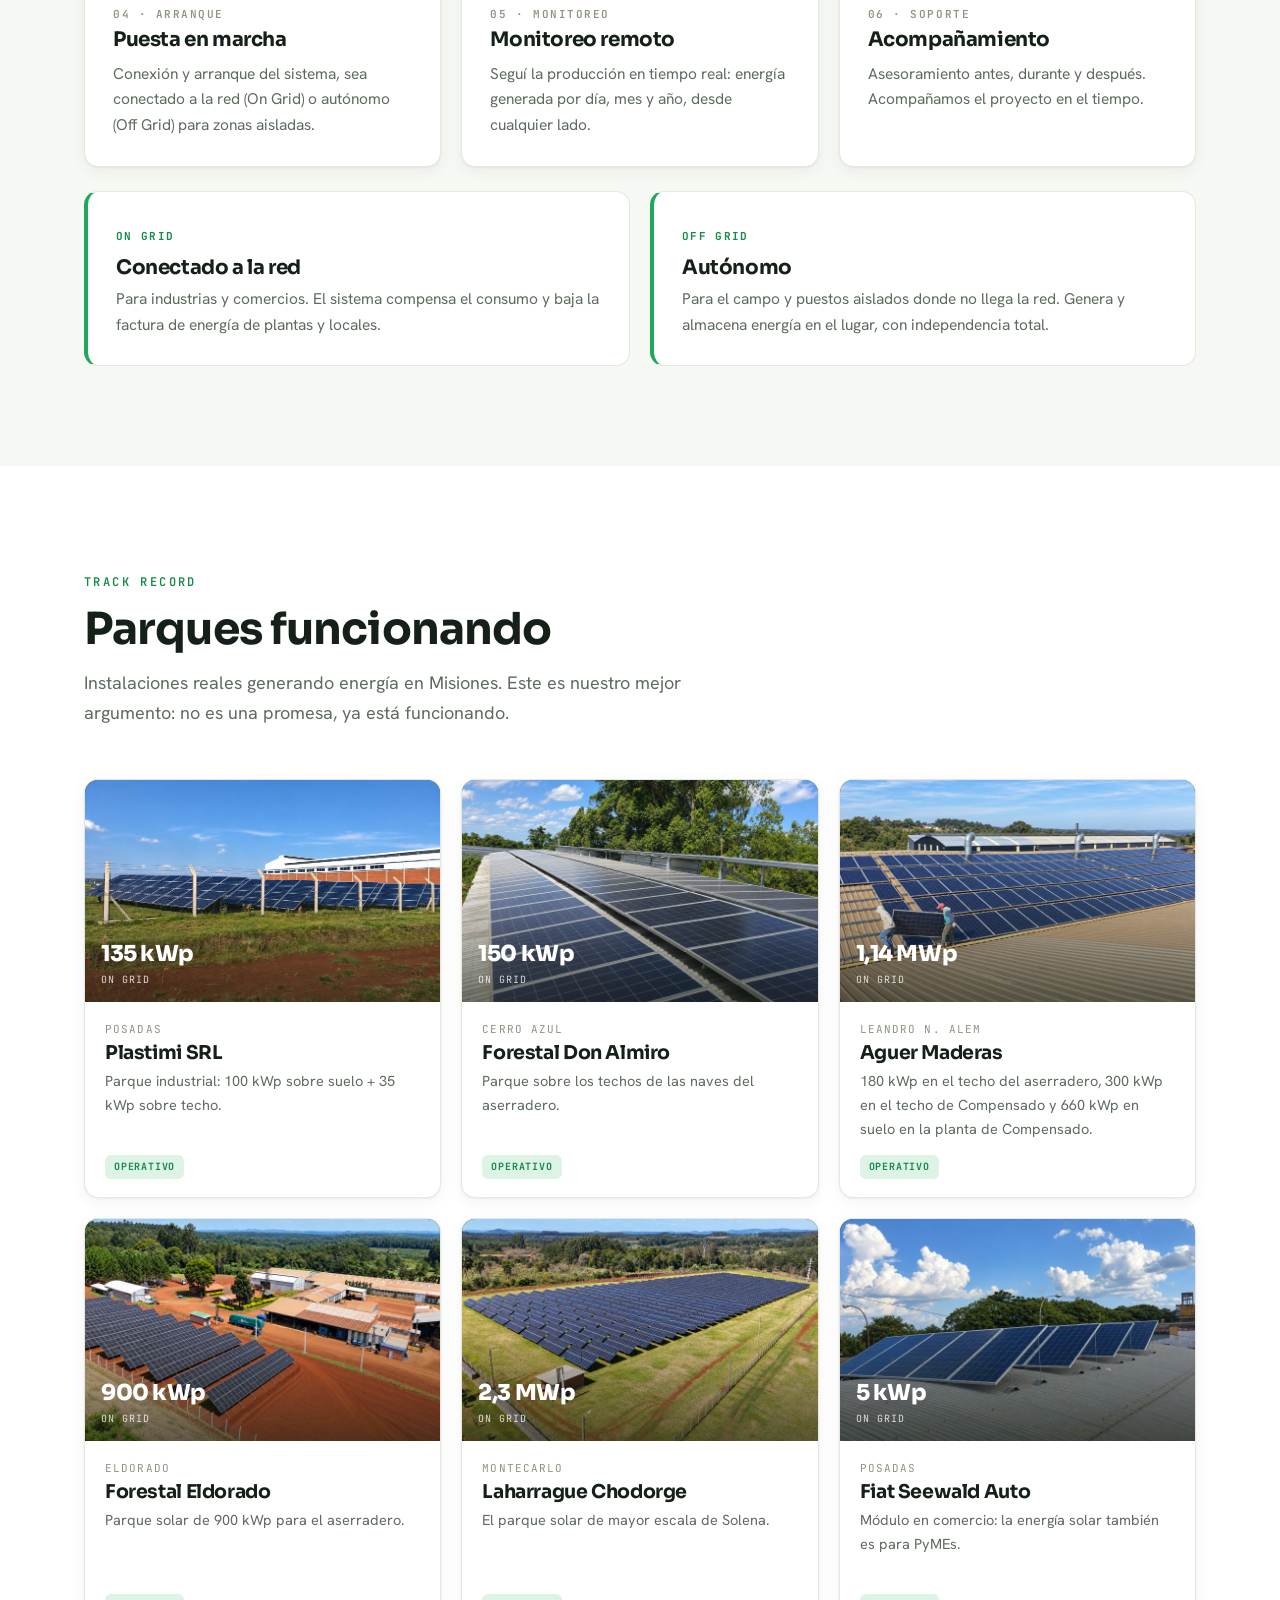
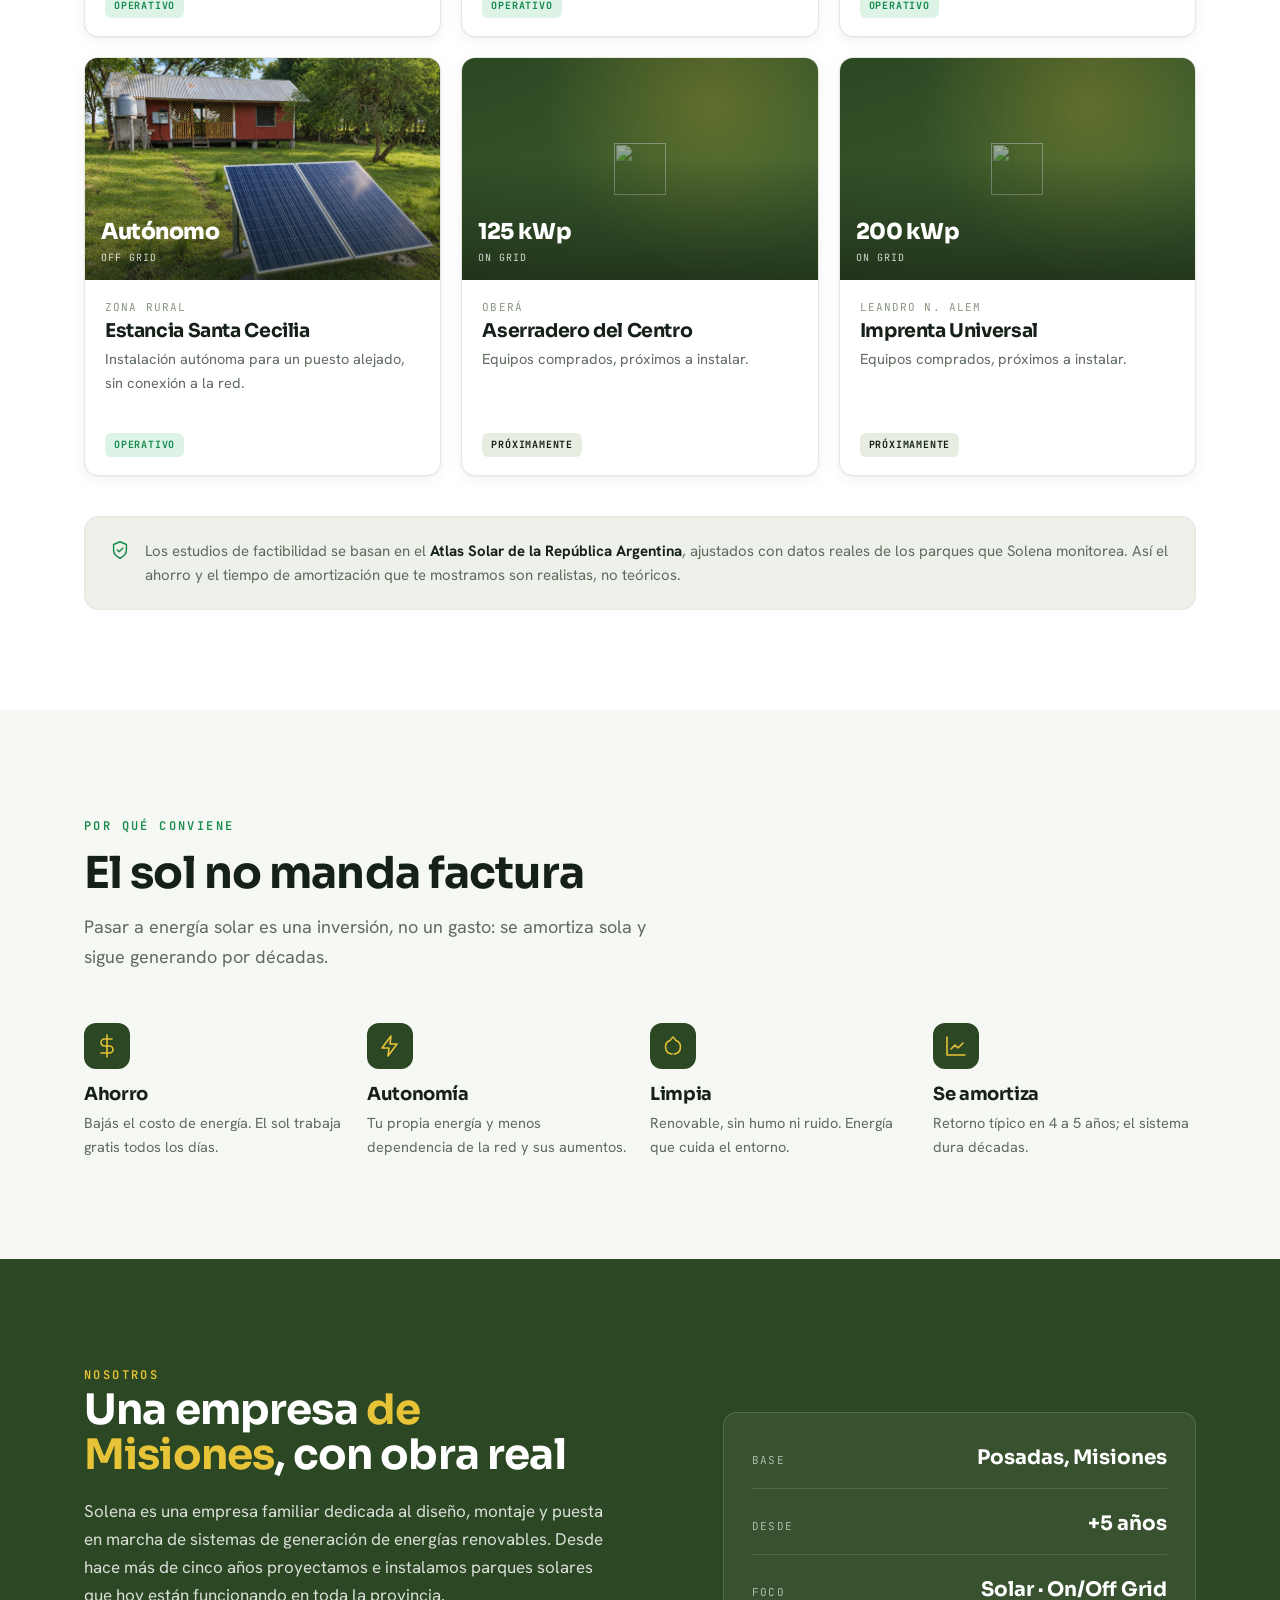
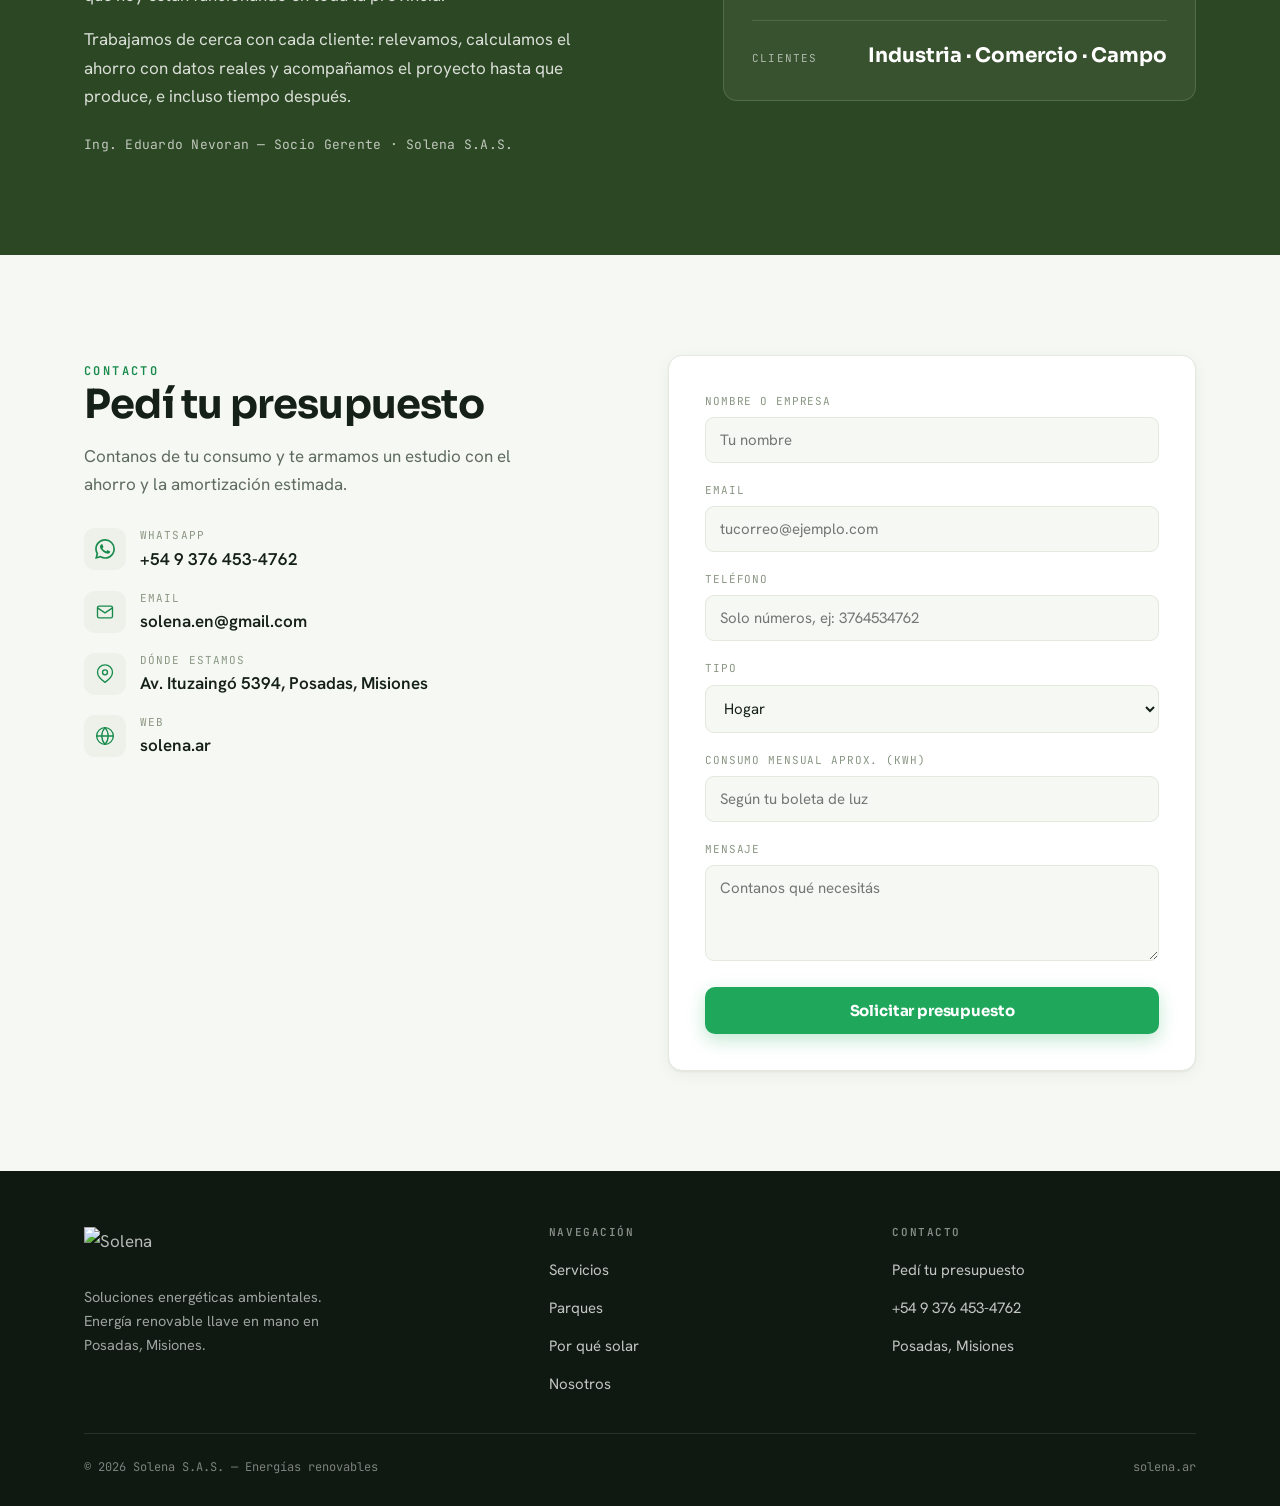
==== commit 93c2658d: "web v3 form config" ====
--- a/index.html
+++ b/index.html
@@ -174,19 +174,26 @@
         <p>Contanos de tu consumo y te armamos un estudio con el ahorro y la amortización estimada.</p>
         <ul class="contact-list">
           <li><span class="ic"><svg viewBox="0 0 24 24" fill="currentColor" aria-hidden="true"><path d="M17.472 14.382c-.297-.149-1.758-.867-2.03-.967-.273-.099-.471-.148-.67.15-.197.297-.767.966-.94 1.164-.173.199-.347.223-.644.075-.297-.149-1.255-.463-2.39-1.475-.883-.788-1.48-1.761-1.653-2.059-.173-.297-.018-.458.13-.606.134-.133.298-.347.446-.52.149-.174.198-.298.298-.497.099-.198.05-.371-.025-.52-.075-.149-.669-1.612-.916-2.207-.242-.579-.487-.5-.669-.51-.173-.008-.371-.01-.57-.01-.198 0-.52.074-.792.372-.272.297-1.04 1.016-1.04 2.479 0 1.462 1.065 2.875 1.213 3.074.149.198 2.096 3.2 5.077 4.487.709.306 1.262.489 1.694.625.712.227 1.36.195 1.872.118.571-.085 1.758-.719 2.006-1.413.248-.694.248-1.289.173-1.413-.074-.124-.272-.198-.57-.347m-5.421 7.403h-.004a9.87 9.87 0 01-5.031-1.378l-.361-.214-3.741.982.998-3.648-.235-.374a9.86 9.86 0 01-1.51-5.26c.001-5.45 4.436-9.884 9.888-9.884 2.64 0 5.122 1.03 6.988 2.898a9.825 9.825 0 012.893 6.994c-.003 5.45-4.437 9.884-9.885 9.884m8.413-18.297A11.815 11.815 0 0012.05 0C5.495 0 .16 5.335.157 11.892c0 2.096.547 4.142 1.588 5.945L.057 24l6.305-1.654a11.882 11.882 0 005.683 1.448h.005c6.554 0 11.89-5.335 11.893-11.893a11.821 11.821 0 00-3.48-8.413z"/></svg></span><div><div class="t">WhatsApp</div><div class="v">+54 9 376 453-4762</div></div></li>
+          <li><span class="ic"><svg viewBox="0 0 24 24" fill="none" stroke="currentColor" stroke-width="1.6" stroke-linecap="round" stroke-linejoin="round"><rect x="3" y="5" width="18" height="14" rx="2"/><path d="m3 7 9 6 9-6"/></svg></span><div><div class="t">Email</div><div class="v"><a href="mailto:solena.en@gmail.com" style="color:inherit">solena.en@gmail.com</a></div></div></li>
           <li><span class="ic"><svg viewBox="0 0 24 24" fill="none" stroke="currentColor" stroke-width="1.6" stroke-linecap="round" stroke-linejoin="round"><path d="M21 10c0 6-9 12-9 12s-9-6-9-12a9 9 0 0118 0z"/><circle cx="12" cy="10" r="3"/></svg></span><div><div class="t">Dónde estamos</div><div class="v">Av. Ituzaingó 5394, Posadas, Misiones</div></div></li>
           <li><span class="ic"><svg viewBox="0 0 24 24" fill="none" stroke="currentColor" stroke-width="1.6" stroke-linecap="round" stroke-linejoin="round"><circle cx="12" cy="12" r="10"/><path d="M2 12h20M12 2a15 15 0 010 20 15 15 0 010-20z"/></svg></span><div><div class="t">Web</div><div class="v">solena.ar</div></div></li>
         </ul>
       </div>
-      <form class="form" onsubmit="return false">
-        <div class="field"><label for="nombre">Nombre o empresa</label><input id="nombre" type="text" placeholder="Tu nombre"></div>
-        <div class="field"><label for="email">Email</label><input id="email" type="email" placeholder="tucorreo@ejemplo.com"></div>
-        <div class="field"><label for="telefono">Teléfono</label><input id="telefono" type="tel" placeholder="Tu teléfono"></div>
+      <form class="form" action="https://formsubmit.co/solena.en@gmail.com" method="POST">
+        <!-- Config FormSubmit -->
+        <input type="hidden" name="_subject" value="Nuevo contacto desde la web de Solena">
+        <input type="hidden" name="_template" value="table">
+        <input type="hidden" name="_captcha" value="false">
+        <input type="hidden" name="_next" value="https://solena.com.ar/gracias.html">
+        <input type="text" name="_honey" tabindex="-1" autocomplete="off" style="display:none">
+        <div class="field"><label for="nombre">Nombre o empresa</label><input id="nombre" name="nombre" type="text" placeholder="Tu nombre" required></div>
+        <div class="field"><label for="email">Email</label><input id="email" name="email" type="email" placeholder="tucorreo@ejemplo.com" required></div>
+        <div class="field"><label for="telefono">Teléfono</label><input id="telefono" name="telefono" type="tel" inputmode="numeric" placeholder="Solo números, ej: 3764534762" pattern="[0-9]{8,15}" minlength="8" maxlength="15" title="Ingresá solo números, entre 8 y 15 dígitos" required></div>
         <div class="field"><label for="tipo">Tipo</label>
-          <select id="tipo"><option>Hogar</option><option>Comercio</option><option>Industria</option><option>Campo / rural</option></select>
-        </div>
-        <div class="field"><label for="consumo">Consumo mensual aprox. (kWh)</label><input id="consumo" type="text" placeholder="Según tu boleta de luz"></div>
-        <div class="field"><label for="msg">Mensaje</label><textarea id="msg" placeholder="Contanos qué necesitás"></textarea></div>
+          <select id="tipo" name="tipo"><option>Hogar</option><option>Comercio</option><option>Industria</option><option>Campo / rural</option></select>
+        </div>
+        <div class="field"><label for="consumo">Consumo mensual aprox. (kWh)</label><input id="consumo" name="consumo" type="text" placeholder="Según tu boleta de luz"></div>
+        <div class="field"><label for="msg">Mensaje</label><textarea id="msg" name="mensaje" placeholder="Contanos qué necesitás"></textarea></div>
         <button type="submit" class="btn btn-primary" style="width:100%;justify-content:center">Solicitar presupuesto</button>
       </form>
     </div>
